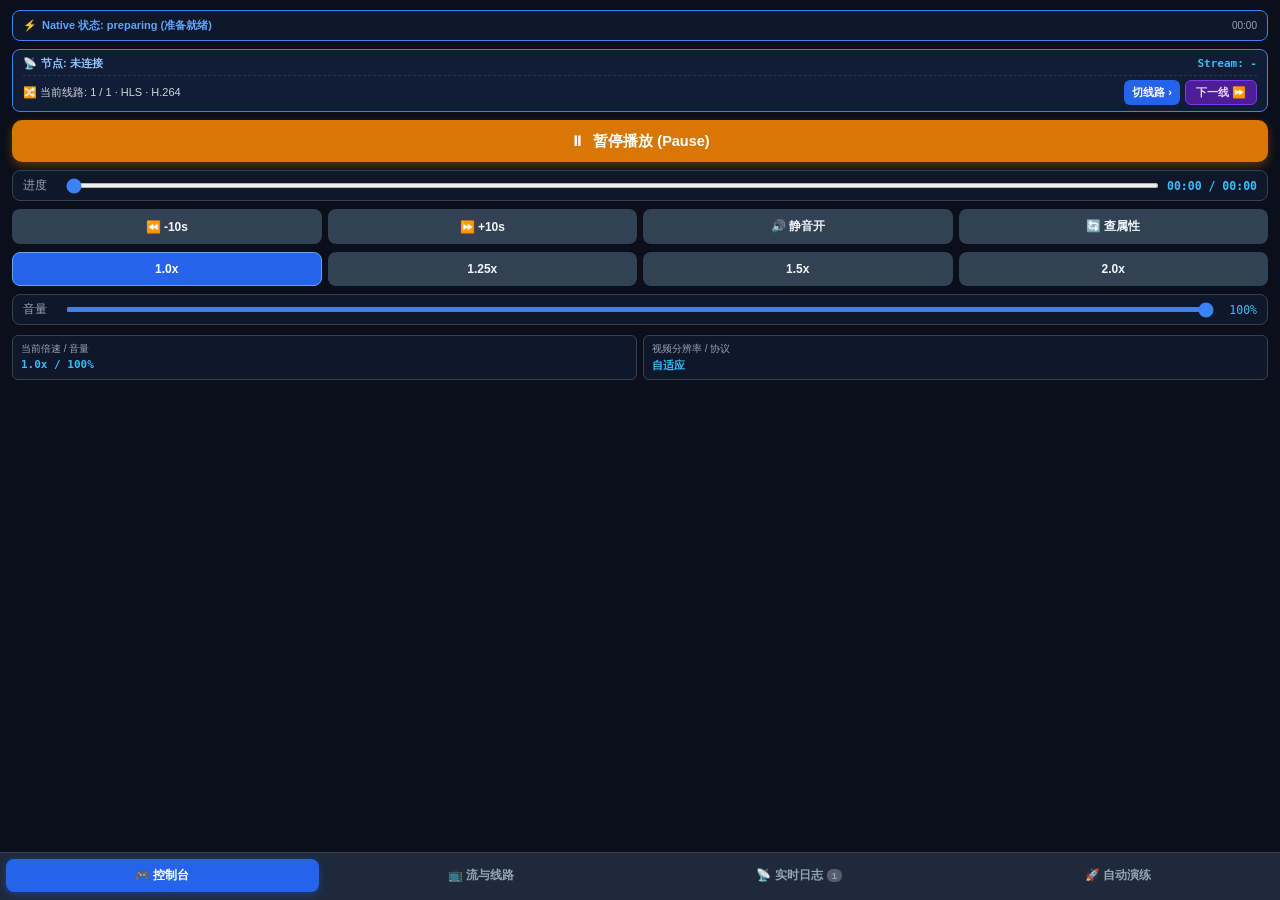
==== Examples/MediaPlayerKitDemo/Resources/HybridPlayer/index.html @ 18060923 "refactor(hybrid): Extract H5 frontend into standalone resource files / 将 H5 前端代码拆分为独立静态资源文件 - 将 WebV" ====
<!DOCTYPE html>
<html lang="zh-CN">
<head>
    <meta charset="UTF-8">
    <meta name="viewport" content="width=device-width, initial-scale=1.0, maximum-scale=1.0, user-scalable=no">
    <title>IH5Player 节点混合控制台</title>
    <link rel="stylesheet" href="styles.css">
</head>
<body>

    <!-- Toast 浮窗 -->
    <div class="toast" id="toastBox">已复制到剪贴板</div>

    <!-- 1. 内容区域容器 (置于上方，垂直方向最大化展开) -->
    <div class="tab-content-container">

        <!-- ================= TAB 1: 核心控制台 ================= -->
        <div class="tab-pane active" id="tabControls">
            
            <!-- 实时事件吸顶迷你横幅 -->
            <div class="mini-event-banner">
                <div class="mini-event-text">
                    <span>⚡️</span><span id="miniEventStatus">Native 状态: preparing (准备就绪)</span>
                </div>
                <span style="font-size: 10px; color: #94A3B8;" id="miniEventTime">00:00</span>
            </div>

            <!-- 节点、推流与当前线路快捷条 -->
            <div class="node-chip">
                <div class="node-chip-row1">
                    <span class="node-name">📡 <span id="ctrlNodeName">节点: 未连接</span></span>
                    <span style="font-family: ui-monospace, monospace; font-weight: 700; color: #38BDF8;" id="ctrlStreamId">Stream: -</span>
                </div>
                <div class="node-chip-row2">
                    <span style="color: #CBD5E1;" id="ctrlLineInfoText">🔀 当前线路: 1 / 1 · HLS · H.264</span>
                    <div style="display: flex; gap: 5px;">
                        <button class="btn btn-sm" style="background:#2563EB; color:#FFF;" onclick="switchTab('tabSources')">切线路 ›</button>
                        <button class="btn btn-sm next-line-btn" id="ctrlNextLineBtn" onclick="switchNextSubSource()">下一线 ⏩</button>
                    </div>
                </div>
            </div>

            <!-- 主播放/暂停大按钮 -->
            <button class="main-play-btn playing" id="mainPlayBtn" onclick="togglePlayPause()">
                <span id="mainPlayIcon">⏸</span><span id="mainPlayText">暂停播放 (Pause)</span>
            </button>

            <!-- 进度调节 -->
            <div class="slider-box">
                <div class="slider-row">
                    <span style="min-width: 35px; color: #94A3B8;">进度</span>
                    <input type="range" id="seekSlider" min="0" max="100" value="0" onchange="onSeekChange(this.value)">
                    <span id="timeText" style="min-width: 90px; text-align: right; font-family: monospace; font-weight: 700; color: #38BDF8;">00:00 / 00:00</span>
                </div>
            </div>

            <!-- 快退/快进/静音/刷新 -->
            <div class="btn-grid-4">
                <button class="btn" onclick="seekRelative(-10)">⏪ -10s</button>
                <button class="btn" onclick="seekRelative(10)">⏩ +10s</button>
                <button class="btn" id="muteBtn" onclick="toggleMute()">🔊 静音开</button>
                <button class="btn" onclick="refreshProperties()">🔄 查属性</button>
            </div>

            <!-- 倍速快速切换 -->
            <div class="btn-grid-4">
                <button class="btn speed-btn active" id="spd10" onclick="setSpeed(1.0)">1.0x</button>
                <button class="btn speed-btn" id="spd125" onclick="setSpeed(1.25)">1.25x</button>
                <button class="btn speed-btn" id="spd15" onclick="setSpeed(1.5)">1.5x</button>
                <button class="btn speed-btn" id="spd20" onclick="setSpeed(2.0)">2.0x</button>
            </div>

            <!-- 音量滑块 -->
            <div class="slider-box">
                <div class="slider-row">
                    <span style="min-width: 35px; color: #94A3B8;">音量</span>
                    <input type="range" id="volumeSlider" min="0" max="100" value="100" oninput="onVolumeChange(this.value)">
                    <span id="volumeText" style="min-width: 35px; text-align: right; font-family: monospace; color: #38BDF8;">100%</span>
                </div>
            </div>

            <!-- 属性概览指标 -->
            <div class="stat-grid">
                <div class="stat-box">
                    <div class="stat-label">当前倍速 / 音量</div>
                    <div class="stat-val" id="statSpeedVol">1.0x / 100%</div>
                </div>
                <div class="stat-box">
                    <div class="stat-label">视频分辨率 / 协议</div>
                    <div class="stat-val" id="statResolution">自适应</div>
                </div>
            </div>
        </div>

        <!-- ================= TAB 2: 流与线路 (当前流置顶 + 线路直接可切 + 独立换流抽屉) ================= -->
        <div class="tab-pane" id="tabSources">
            
            <!-- 节点头部 -->
            <div style="display: flex; align-items: center; justify-content: space-between; margin-bottom: 8px; flex-shrink: 0;">
                <div style="font-size: 11.5px; color: #94A3B8;">
                    当前节点: <b style="color: #60A5FA;" id="sourcesNodeRemark">默认节点</b> (<span id="sourcesNodeDomain">-</span>)
                </div>
                <button class="btn btn-sm" onclick="refreshNodeStreams()">🔄 刷新节点</button>
            </div>

            <!-- 1. 当前流摘要置顶卡片 -->
            <div class="current-stream-hero" id="currentStreamHero">
                <div class="hero-top-row">
                    <span class="hero-title-label">📡 当前在线推流</span>
                    <button class="hero-switch-btn" onclick="openStreamDrawer()">更换流 ›</button>
                </div>
                <div class="hero-stream-id" id="heroStreamId">暂无活跃流</div>
                <div class="hero-tags-row" id="heroTagsRow">
                    <span class="hero-tag live">在线直播</span>
                    <span class="hero-tag" id="heroResTag">自适应</span>
                    <span class="hero-tag" id="heroFpsTag">V:--/A:--</span>
                    <span class="hero-tag" id="heroBitrateTag">-- Kbps</span>
                </div>
            </div>

            <!-- 2. 播放线路列表头部工具栏 -->
            <div class="lines-header-bar">
                <div class="lines-title">
                    <span>🔀 播放线路</span>
                    <span style="font-size: 11px; color: #94A3B8; font-weight: normal;">(<span id="linesCountNum">0</span> 条)</span>
                </div>
                <button class="next-line-btn" id="sourcesNextLineBtn" onclick="switchNextSubSource()">
                    <span>下一线路 ⏩</span>
                </button>
            </div>

            <!-- 3. 播放线路列表容器 (紧凑展示，完整 URL 折叠) -->
            <div class="lines-list-box" id="subSourcesListContainer">
                <div class="state-hint">⏳ 正在获取该流的可用播放线路...</div>
            </div>

        </div>

        <!-- ================= TAB 3: 实时事件流日志 ================= -->
        <div class="tab-pane" id="tabLogs">
            <div style="display: flex; align-items: center; justify-content: space-between; margin-bottom: 8px; flex-shrink: 0;">
                <span style="font-size: 12px; color: #94A3B8;">实时记录 VZH5EventListener 广播事件：</span>
                <button class="btn btn-sm" onclick="clearLogs()">清空日志</button>
            </div>
            <div class="log-box" id="logBox">
                <div class="log-item"><span class="log-time">[Init]</span><span class="log-cmd">🚀 JSBridge 准备就绪，已建立事件与属性双向管道...</span></div>
            </div>
        </div>

        <!-- ================= TAB 4: 演练与指南 ================= -->
        <div class="tab-pane" id="tabGuide">
            <div class="guide-box">
                <div style="font-size: 13.5px; font-weight: 700; color: #60A5FA; margin-bottom: 6px;">💡 混合架构与多线路调度</div>
                <div style="font-size: 12px; color: #CBD5E1; line-height: 1.55; margin-bottom: 10px;">
                    上方视频由 <b>iOS 原生 Metal / AVPlayer</b> 硬件加速渲染；<br>
                    下方由 <b>WKWebView</b> 承载 H5 控制台。通过 <code>StreamAPIService</code> 动态拉取当前节点的在线流与真实播放地址，支持 <b>多协议 (HLS/FLV)</b>、<b>多编码 (H.264/H.265)</b> 毫秒级无缝切线与容错轮询。
                </div>
                <div style="font-size: 12.5px; font-weight: 700; color: #FBBF24; margin-bottom: 4px;">🚀 懒人体验：一键自动全流程演练</div>
                <div style="font-size: 11.5px; color: #94A3B8; margin-bottom: 8px;">
                    点击下方按钮，将全自动按顺序执行：起播首选流 ➔ Seek 5s ➔ 1.5x 倍速 ➔ 静音测试 ➔ 多线路切换 ➔ 恢复 1.0x。
                </div>
                <button class="auto-btn" onclick="runAutoDemonstration()">
                    <span id="autoBtnText">立即开始「一键全功能自动化演练」</span>
                </button>
            </div>
        </div>

        <!-- ================= 独立更换流选择抽屉 (限制在下方 H5 内，不遮视频) ================= -->
        <div class="stream-drawer-overlay" id="streamDrawerOverlay" onclick="closeStreamDrawer(event)">
            <div class="stream-drawer-content" onclick="event.stopPropagation()">
                <div class="drawer-header">
                    <div class="drawer-title">
                        <span>📡 选择在线推流</span>
                        <span style="font-size: 11px; color: #94A3B8; font-weight: normal;">(<span id="drawerStreamCount">0</span> 条可用)</span>
                    </div>
                    <button class="drawer-close-btn" onclick="closeStreamDrawer()">✕</button>
                </div>
                <div class="drawer-search-box">
                    <input type="text" class="drawer-search-input" id="streamSearchInput" placeholder="🔍 搜索 streamId 或分辨率..." oninput="onStreamSearch(this.value)">
                </div>
                <div class="drawer-stream-list" id="drawerStreamList">
                    <div class="state-hint">正在加载节点推流列表...</div>
                </div>
            </div>
        </div>

    </div>

    <!-- 2. 最下方 Tab 导航栏 (贴合大拇指操作区，单手轻松切换) -->
    <div class="tab-bar">
        <button class="tab-btn active" onclick="switchTab('tabControls')">🎮 控制台</button>
        <button class="tab-btn" onclick="switchTab('tabSources')">📺 流与线路</button>
        <button class="tab-btn" onclick="switchTab('tabLogs')">📡 实时日志<span class="tab-badge" id="logCountBadge">0</span></button>
        <button class="tab-btn" onclick="switchTab('tabGuide')">🚀 自动演练</button>
    </div>

    <script src="player.js"></script>
</body>
</html>
---- Examples/MediaPlayerKitDemo/Resources/HybridPlayer/styles.css ----
* { 
    box-sizing: border-box; 
    margin: 0; 
    padding: 0; 
    font-family: -apple-system, BlinkMacSystemFont, "PingFang SC", "Helvetica Neue", Arial, sans-serif; 
    -webkit-tap-highlight-color: transparent; 
}

html, body { 
    height: 100%; 
    width: 100%; 
    background-color: #0B0F19; 
    color: #F8FAFC; 
    font-size: 13px; 
    overflow: hidden; 
    display: flex; 
    flex-direction: column; 
    position: relative; 
}

/* 1. 主内容区域容器 (置于上方，自适应占满所有可用空间) */
.tab-content-container { 
    flex: 1; 
    min-height: 0; 
    overflow-y: auto; 
    -webkit-overflow-scrolling: touch; 
    padding: 10px 12px; 
    position: relative; 
}

.tab-pane { 
    display: none; 
    height: 100%; 
}

.tab-pane.active { 
    display: flex; 
    flex-direction: column; 
    animation: fadeIn 0.15s ease-in-out; 
}

@keyframes fadeIn { 
    from { opacity: 0; transform: translateY(3px); } 
    to { opacity: 1; transform: translateY(0); } 
}

/* 2. 底部 Tab 导航栏 (贴近大拇指操作区，单手轻松切换) */
.tab-bar { 
    display: flex; 
    background: #1E293B; 
    border-top: 1px solid #334155; 
    padding: 6px 6px 8px 6px; 
    gap: 6px; 
    flex-shrink: 0; 
    z-index: 10; 
}

.tab-btn { 
    flex: 1; 
    padding: 8px 2px; 
    text-align: center; 
    font-size: 12px; 
    font-weight: 600; 
    color: #94A3B8; 
    background: transparent; 
    border: none; 
    border-radius: 8px; 
    cursor: pointer; 
    transition: all 0.2s; 
    display: flex; 
    align-items: center; 
    justify-content: center; 
    gap: 4px; 
}

.tab-btn.active { 
    background: #2563EB; 
    color: #FFFFFF; 
    font-weight: 700; 
    box-shadow: 0 2px 8px rgba(37, 99, 235, 0.4); 
}

.tab-badge { 
    font-size: 9.5px; 
    background: rgba(255, 255, 255, 0.25); 
    padding: 1px 5px; 
    border-radius: 6px; 
}

/* 通用卡片 */
.card { 
    background: #1E293B; 
    border-radius: 10px; 
    padding: 10px; 
    margin-bottom: 8px; 
    border: 1px solid #334155; 
}

/* 迷你实时事件横幅 */
.mini-event-banner { 
    background: #0F172A; 
    border: 1px solid #3B82F6; 
    border-radius: 8px; 
    padding: 7px 10px; 
    margin-bottom: 8px; 
    display: flex; 
    align-items: center; 
    justify-content: space-between; 
    font-size: 11px; 
    flex-shrink: 0; 
}

.mini-event-text { 
    color: #60A5FA; 
    font-weight: 600; 
    display: flex; 
    align-items: center; 
    gap: 5px; 
    overflow: hidden; 
    text-overflow: ellipsis; 
    white-space: nowrap; 
}

/* 节点与流状态指示条 */
.node-chip { 
    background: rgba(59, 130, 246, 0.12); 
    border: 1px solid #3B82F6; 
    border-radius: 8px; 
    padding: 6px 10px; 
    margin-bottom: 8px; 
    font-size: 11px; 
}

.node-chip-row1 { 
    display: flex; 
    align-items: center; 
    justify-content: space-between; 
    margin-bottom: 4px; 
}

.node-name { 
    color: #93C5FD; 
    font-weight: 700; 
    display: flex; 
    align-items: center; 
    gap: 4px; 
}

.node-chip-row2 { 
    display: flex; 
    align-items: center; 
    justify-content: space-between; 
    padding-top: 4px; 
    border-top: 1px dashed rgba(59, 130, 246, 0.25); 
    font-size: 11px; 
}

/* 主播放大按钮 */
.main-play-btn { 
    width: 100%; 
    height: 42px; 
    border-radius: 10px; 
    border: none; 
    font-size: 14.5px; 
    font-weight: 700; 
    color: #FFFFFF; 
    background: #2563EB; 
    display: flex; 
    align-items: center; 
    justify-content: center; 
    gap: 8px; 
    cursor: pointer; 
    margin-bottom: 8px; 
    flex-shrink: 0; 
    transition: all 0.15s; 
    box-shadow: 0 4px 10px rgba(37, 99, 235, 0.35); 
}

.main-play-btn.playing { 
    background: #D97706; 
    box-shadow: 0 4px 10px rgba(217, 119, 6, 0.35); 
}

.main-play-btn:active { 
    transform: scale(0.98); 
}

/* 快捷按钮网格 */
.btn-grid-4 { 
    display: grid; 
    grid-template-columns: repeat(4, 1fr); 
    gap: 6px; 
    margin-bottom: 8px; 
    flex-shrink: 0; 
}

.btn { 
    background: #334155; 
    color: #F1F5F9; 
    border: none; 
    border-radius: 8px; 
    padding: 9px 4px; 
    font-size: 12px; 
    font-weight: 600; 
    cursor: pointer; 
    text-align: center; 
    transition: all 0.15s; 
    display: flex; 
    align-items: center; 
    justify-content: center; 
    gap: 4px; 
}

.btn:active { 
    background: #2563EB; 
    color: #FFF; 
    transform: scale(0.96); 
}

.btn.active { 
    background: #2563EB; 
    color: #FFF; 
    border: 1px solid #60A5FA; 
    font-weight: 700; 
}

.btn-sm { 
    padding: 4px 8px; 
    font-size: 11px; 
    border-radius: 6px; 
}

/* 滑块控制器 */
.slider-box { 
    background: #0F172A; 
    border-radius: 8px; 
    padding: 7px 10px; 
    margin-bottom: 8px; 
    border: 1px solid #334155; 
    flex-shrink: 0; 
}

.slider-row { 
    display: flex; 
    align-items: center; 
    justify-content: space-between; 
    gap: 8px; 
    font-size: 11.5px; 
}

.slider-row input[type=range] { 
    flex: 1; 
    accent-color: #3B82F6; 
    height: 5px; 
    border-radius: 3px; 
}

/* 属性指标网格 */
.stat-grid { 
    display: grid; 
    grid-template-columns: repeat(2, 1fr); 
    gap: 6px; 
    font-size: 11px; 
    margin-top: 2px; 
    flex-shrink: 0; 
}

.stat-box { 
    background: #0F172A; 
    padding: 6px 8px; 
    border-radius: 6px; 
    border: 1px solid #334155; 
}

.stat-label { 
    color: #94A3B8; 
    font-size: 10px; 
    margin-bottom: 2px; 
}

.stat-val { 
    font-family: ui-monospace, SFMono-Regular, monospace; 
    font-weight: 700; 
    color: #38BDF8; 
    overflow: hidden; 
    text-overflow: ellipsis; 
    white-space: nowrap; 
}

/* ================= TAB 2: 流与线路专属样式 ================= */

/* 当前流摘要大卡片 */
.current-stream-hero { 
    background: linear-gradient(135deg, #1E293B, #0F172A); 
    border: 1.5px solid #3B82F6; 
    border-radius: 10px; 
    padding: 11px 12px; 
    margin-bottom: 10px; 
    flex-shrink: 0; 
    box-shadow: 0 3px 10px rgba(0, 0, 0, 0.25); 
}

.hero-top-row { 
    display: flex; 
    align-items: center; 
    justify-content: space-between; 
    margin-bottom: 6px; 
}

.hero-title-label { 
    font-size: 10.5px; 
    font-weight: 700; 
    color: #93C5FD; 
    text-transform: uppercase; 
    letter-spacing: 0.5px; 
}

.hero-switch-btn { 
    background: #2563EB; 
    color: #FFF; 
    border: none; 
    border-radius: 6px; 
    padding: 5px 10px; 
    font-size: 11.5px; 
    font-weight: 700; 
    cursor: pointer; 
    display: flex; 
    align-items: center; 
    gap: 4px; 
    transition: all 0.15s; 
    box-shadow: 0 2px 6px rgba(37, 99, 235, 0.35); 
}

.hero-switch-btn:active { 
    transform: scale(0.96); 
    background: #1D4ED8; 
}

.hero-stream-id { 
    font-family: ui-monospace, SFMono-Regular, monospace; 
    font-size: 13px; 
    font-weight: 700; 
    color: #FFFFFF; 
    word-break: break-all; 
    margin-bottom: 6px; 
}

.hero-tags-row { 
    display: flex; 
    align-items: center; 
    flex-wrap: wrap; 
    gap: 5px; 
    font-size: 10.5px; 
}

.hero-tag { 
    background: rgba(59, 130, 246, 0.18); 
    color: #93C5FD; 
    padding: 2px 6px; 
    border-radius: 4px; 
    border: 1px solid rgba(59, 130, 246, 0.3); 
    font-weight: 600; 
}

.hero-tag.live { 
    background: rgba(16, 185, 129, 0.2); 
    color: #34D399; 
    border-color: rgba(16, 185, 129, 0.4); 
}

/* 线路列表头部工具栏 */
.lines-header-bar { 
    display: flex; 
    align-items: center; 
    justify-content: space-between; 
    margin-bottom: 8px; 
    flex-shrink: 0; 
}

.lines-title { 
    font-size: 12px; 
    font-weight: 700; 
    color: #C4B5FD; 
    display: flex; 
    align-items: center; 
    gap: 5px; 
}

.next-line-btn { 
    background: #4C1D95; 
    color: #E9D5FF; 
    border: 1px solid #7C3AED; 
    border-radius: 6px; 
    padding: 4px 10px; 
    font-size: 11px; 
    font-weight: 700; 
    cursor: pointer; 
    transition: all 0.15s; 
    display: flex; 
    align-items: center; 
    gap: 4px; 
}

.next-line-btn:active { 
    transform: scale(0.96); 
    background: #6D28D9; 
    color: #FFF; 
}

.next-line-btn:disabled { 
    opacity: 0.4; 
    cursor: not-allowed; 
}

/* 紧凑型线路卡片列表 */
.lines-list-box { 
    display: flex; 
    flex-direction: column; 
    gap: 8px; 
}

.line-item-card { 
    background: #1E293B; 
    border: 1.5px solid #334155; 
    border-radius: 9px; 
    padding: 9px 11px; 
    transition: all 0.2s; 
}

.line-item-card.active { 
    border-color: #8B5CF6; 
    background: rgba(139, 92, 246, 0.14); 
    box-shadow: 0 0 12px rgba(139, 92, 246, 0.25); 
}

.line-item-card.switching { 
    border-color: #F59E0B; 
    background: rgba(245, 158, 11, 0.12); 
}

.line-main-row { 
    display: flex; 
    align-items: center; 
    justify-content: space-between; 
    gap: 8px; 
}

.line-info-group { 
    display: flex; 
    align-items: center; 
    gap: 6px; 
    flex: 1; 
    min-width: 0; 
}

.line-status-dot { 
    width: 8px; 
    height: 8px; 
    border-radius: 50%; 
    background: #64748B; 
    flex-shrink: 0; 
}

.line-item-card.active .line-status-dot { 
    background: #10B981; 
    box-shadow: 0 0 6px #10B981; 
}

.line-item-card.switching .line-status-dot { 
    background: #F59E0B; 
    animation: pulse 1s infinite alternate; 
}

@keyframes pulse { 
    from { opacity: 0.4; } 
    to { opacity: 1; } 
}

.line-title-text { 
    font-size: 12.5px; 
    font-weight: 700; 
    color: #F1F5F9; 
    white-space: nowrap; 
}

.line-badge { 
    font-size: 9.5px; 
    font-weight: 700; 
    padding: 2px 6px; 
    border-radius: 4px; 
}

.badge-type { 
    background: #334155; 
    color: #F8FAFC; 
}

.badge-codec { 
    background: rgba(139, 92, 246, 0.25); 
    color: #DDD6FE; 
    border: 1px solid rgba(139, 92, 246, 0.35); 
}

.badge-tag { 
    background: rgba(100, 116, 139, 0.2); 
    color: #94A3B8; 
    font-size: 9px; 
}

/* 线路操作按钮 */
.line-action-btn { 
    padding: 4px 10px; 
    border-radius: 6px; 
    font-size: 11px; 
    font-weight: 700; 
    border: none; 
    cursor: pointer; 
    transition: all 0.15s; 
    white-space: nowrap; 
}

.line-action-btn.btn-switch { 
    background: #334155; 
    color: #E2E8F0; 
    border: 1px solid #475569; 
}

.line-action-btn.btn-switch:active { 
    background: #8B5CF6; 
    color: #FFF; 
    transform: scale(0.96); 
}

.line-action-btn.btn-active { 
    background: #8B5CF6; 
    color: #FFFFFF; 
    cursor: default; 
    box-shadow: 0 2px 6px rgba(139, 92, 246, 0.4); 
}

.line-action-btn.btn-switching { 
    background: #D97706; 
    color: #FFFFFF; 
    cursor: wait; 
}

/* 线路第二行 (域名与详情折叠触发器) */
.line-sub-row { 
    display: flex; 
    align-items: center; 
    justify-content: space-between; 
    margin-top: 5px; 
    font-size: 11px; 
    color: #94A3B8; 
}

.line-domain-text { 
    overflow: hidden; 
    text-overflow: ellipsis; 
    white-space: nowrap; 
    font-family: ui-monospace, SFMono-Regular, monospace; 
    color: #CBD5E1; 
}

.line-detail-toggle { 
    background: transparent; 
    border: none; 
    color: #60A5FA; 
    font-size: 11px; 
    font-weight: 600; 
    cursor: pointer; 
    display: flex; 
    align-items: center; 
    gap: 2px; 
    padding: 2px 4px; 
}

.line-detail-toggle:active { 
    opacity: 0.7; 
}

/* 线路折叠详情区 */
.line-detail-box { 
    display: none; 
    margin-top: 7px; 
    padding-top: 7px; 
    border-top: 1px dashed #334155; 
    animation: fadeIn 0.15s ease-in-out; 
}

.line-detail-box.open { 
    display: block; 
}

.line-full-url { 
    background: #020617; 
    border: 1px solid #334155; 
    border-radius: 6px; 
    padding: 6px 8px; 
    font-family: ui-monospace, SFMono-Regular, monospace; 
    font-size: 10px; 
    color: #94A3B8; 
    word-break: break-all; 
    margin-bottom: 6px; 
    user-select: all; 
    -webkit-user-select: all; 
}

.line-copy-btn { 
    background: #334155; 
    color: #E2E8F0; 
    border: 1px solid #475569; 
    border-radius: 6px; 
    padding: 4px 10px; 
    font-size: 10.5px; 
    font-weight: 600; 
    cursor: pointer; 
    display: inline-flex; 
    align-items: center; 
    gap: 4px; 
}

.line-copy-btn:active { 
    background: #2563EB; 
    color: #FFF; 
}

/* ================= 独立更换流选择抽屉 (Drawer / Modal) ================= */
.stream-drawer-overlay { 
    display: none; 
    position: absolute; 
    top: 0; 
    left: 0; 
    right: 0; 
    bottom: 0; 
    background: rgba(0, 0, 0, 0.75); 
    backdrop-filter: blur(4px); 
    -webkit-backdrop-filter: blur(4px); 
    z-index: 50; 
    animation: fadeIn 0.15s ease-in-out; 
}

.stream-drawer-overlay.active { 
    display: flex; 
    flex-direction: column; 
    justify-content: flex-end; 
}

.stream-drawer-content { 
    background: #0F172A; 
    border-top: 2px solid #3B82F6; 
    border-radius: 14px 14px 0 0; 
    padding: 12px; 
    max-height: 88%; 
    display: flex; 
    flex-direction: column; 
    box-shadow: 0 -10px 25px rgba(0, 0, 0, 0.6); 
    animation: slideUp 0.2s ease-out; 
}

@keyframes slideUp { 
    from { transform: translateY(100%); } 
    to { transform: translateY(0); } 
}

.drawer-header { 
    display: flex; 
    align-items: center; 
    justify-content: space-between; 
    margin-bottom: 10px; 
    flex-shrink: 0; 
}

.drawer-title { 
    font-size: 13.5px; 
    font-weight: 700; 
    color: #F1F5F9; 
    display: flex; 
    align-items: center; 
    gap: 6px; 
}

.drawer-close-btn { 
    background: #334155; 
    border: none; 
    color: #94A3B8; 
    font-size: 13px; 
    font-weight: bold; 
    border-radius: 50%; 
    width: 26px; 
    height: 26px; 
    cursor: pointer; 
    display: flex; 
    align-items: center; 
    justify-content: center; 
}

.drawer-close-btn:active { 
    background: #EF4444; 
    color: #FFF; 
}

.drawer-search-box { 
    margin-bottom: 8px; 
    flex-shrink: 0; 
}

.drawer-search-input { 
    width: 100%; 
    background: #1E293B; 
    border: 1px solid #334155; 
    border-radius: 8px; 
    padding: 8px 10px; 
    color: #FFFFFF; 
    font-size: 12px; 
    outline: none; 
}

.drawer-search-input:focus { 
    border-color: #3B82F6; 
}

.drawer-stream-list { 
    flex: 1; 
    overflow-y: auto; 
    -webkit-overflow-scrolling: touch; 
    display: flex; 
    flex-direction: column; 
    gap: 7px; 
    padding-bottom: 10px; 
}

.drawer-stream-card { 
    background: #1E293B; 
    border: 1.5px solid #334155; 
    border-radius: 8px; 
    padding: 9px 11px; 
    cursor: pointer; 
    transition: all 0.15s; 
}

.drawer-stream-card:active { 
    transform: scale(0.98); 
    background: rgba(59, 130, 246, 0.15); 
}

.drawer-stream-card.selected { 
    border-color: #3B82F6; 
    background: rgba(59, 130, 246, 0.2); 
}

.drawer-stream-header { 
    display: flex; 
    align-items: center; 
    justify-content: space-between; 
    margin-bottom: 4px; 
}

.drawer-stream-id { 
    font-family: ui-monospace, SFMono-Regular, monospace; 
    font-size: 12px; 
    font-weight: 700; 
    color: #38BDF8; 
    overflow: hidden; 
    text-overflow: ellipsis; 
    white-space: nowrap; 
    max-width: 210px; 
}

/* 状态占位提示 */
.state-hint { 
    text-align: center; 
    color: #94A3B8; 
    padding: 18px 12px; 
    font-size: 11.5px; 
    background: #0F172A; 
    border-radius: 8px; 
    border: 1px dashed #334155; 
}

/* 日志盒子 */
.log-box { 
    background: #020617; 
    border-radius: 8px; 
    padding: 10px; 
    flex: 1; 
    min-height: 200px; 
    overflow-y: auto; 
    font-family: ui-monospace, SFMono-Regular, monospace; 
    font-size: 11px; 
    border: 1px solid #334155; 
}

.log-item { 
    margin-bottom: 6px; 
    line-height: 1.4; 
    border-bottom: 1px solid rgba(51, 65, 85, 0.3); 
    padding-bottom: 4px; 
}

.log-time { 
    color: #64748B; 
    margin-right: 4px; 
}

.log-event { 
    color: #34D399; 
    font-weight: bold; 
}

.log-error { 
    color: #F87171; 
    font-weight: bold; 
}

.log-cmd { 
    color: #60A5FA; 
    font-weight: 600; 
}

.log-auto { 
    color: #FBBF24; 
    font-weight: bold; 
}

/* 演练指南卡片 */
.guide-box { 
    background: linear-gradient(135deg, #1E293B, #0F172A); 
    border: 1.5px solid #3B82F6; 
    border-radius: 10px; 
    padding: 14px; 
    margin-bottom: 10px; 
}

.auto-btn { 
    width: 100%; 
    background: linear-gradient(90deg, #2563EB, #4F46E5); 
    color: #FFFFFF; 
    border: none; 
    border-radius: 8px; 
    padding: 12px; 
    font-size: 14px; 
    font-weight: 700; 
    cursor: pointer; 
    text-align: center; 
    box-shadow: 0 3px 8px rgba(37, 99, 235, 0.4); 
    margin-top: 10px; 
}

.auto-btn:active { 
    transform: scale(0.98); 
}

/* Toast 提示浮窗 */
.toast { 
    position: fixed; 
    bottom: 65px; 
    left: 50%; 
    transform: translateX(-50%); 
    background: rgba(15, 23, 42, 0.95); 
    border: 1px solid #3B82F6; 
    color: #FFF; 
    padding: 6px 14px; 
    border-radius: 20px; 
    font-size: 11.5px; 
    font-weight: 600; 
    z-index: 100; 
    box-shadow: 0 4px 12px rgba(0, 0, 0, 0.5); 
    opacity: 0; 
    pointer-events: none; 
    transition: opacity 0.2s; 
}

.toast.show { 
    opacity: 1; 
}
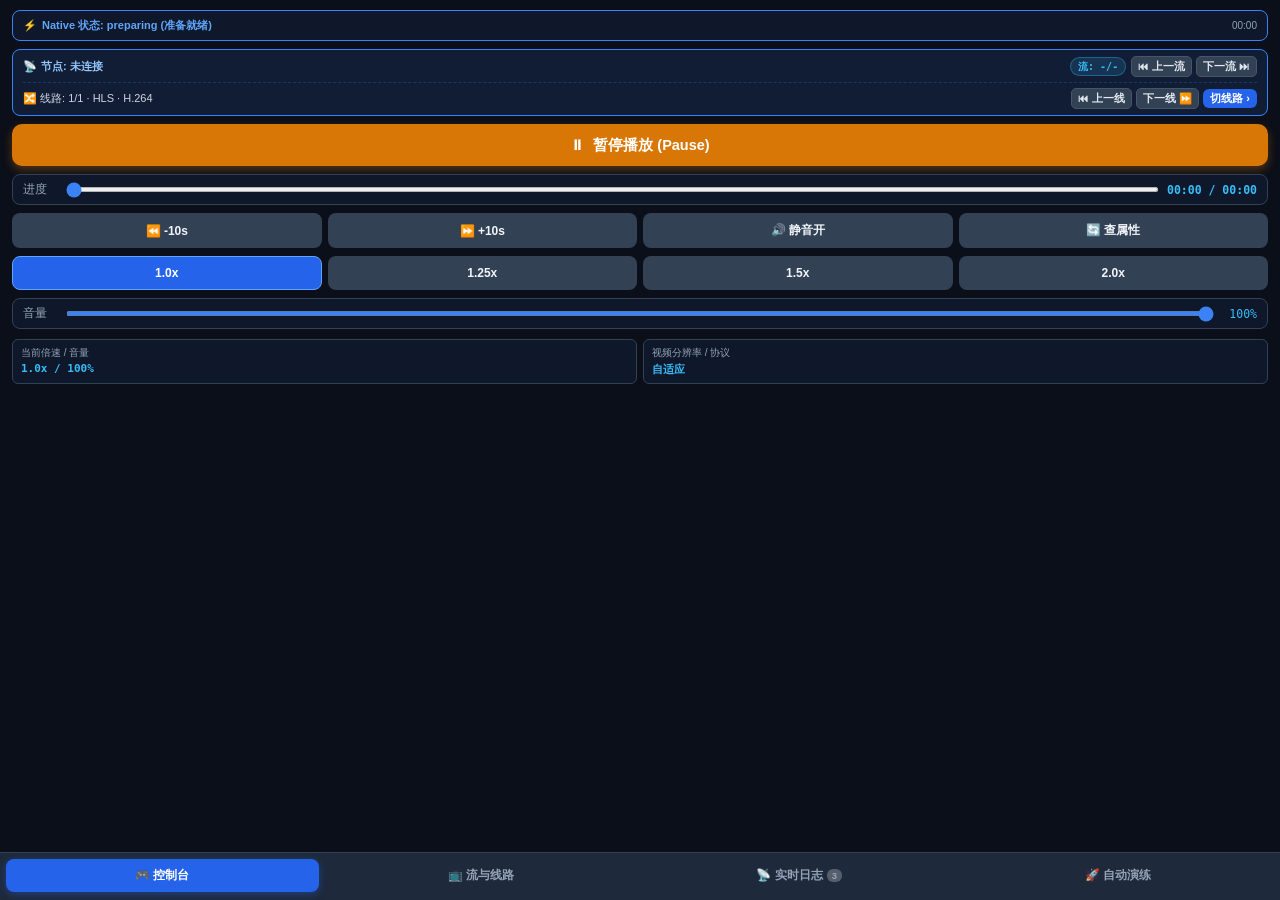
==== commit 178ecb9e: "feat(hybrid): Support prev/next stream & line switching with comprehensive metrics indicators / 支持上一" ====
--- a/Examples/MediaPlayerKitDemo/Resources/HybridPlayer/index.html
+++ b/Examples/MediaPlayerKitDemo/Resources/HybridPlayer/index.html
@@ -25,17 +25,24 @@
                 <span style="font-size: 10px; color: #94A3B8;" id="miniEventTime">00:00</span>
             </div>
 
-            <!-- 节点、推流与当前线路快捷条 -->
+            <!-- 节点、推流与当前线路快捷条 (展示总流数、流序号、地址数、地址序号及上下切换) -->
             <div class="node-chip">
                 <div class="node-chip-row1">
                     <span class="node-name">📡 <span id="ctrlNodeName">节点: 未连接</span></span>
-                    <span style="font-family: ui-monospace, monospace; font-weight: 700; color: #38BDF8;" id="ctrlStreamId">Stream: -</span>
+                    <div style="display: flex; align-items: center; gap: 5px;">
+                        <span class="metric-pill" id="ctrlStreamMetric">流: -/-</span>
+                        <div class="nav-btn-group">
+                            <button class="nav-mini-btn" id="ctrlPrevStreamBtn" onclick="switchPrevStream()" title="上一路流">⏮ 上一流</button>
+                            <button class="nav-mini-btn" id="ctrlNextStreamBtn" onclick="switchNextStream()" title="下一路流">下一流 ⏭</button>
+                        </div>
+                    </div>
                 </div>
                 <div class="node-chip-row2">
-                    <span style="color: #CBD5E1;" id="ctrlLineInfoText">🔀 当前线路: 1 / 1 · HLS · H.264</span>
-                    <div style="display: flex; gap: 5px;">
-                        <button class="btn btn-sm" style="background:#2563EB; color:#FFF;" onclick="switchTab('tabSources')">切线路 ›</button>
-                        <button class="btn btn-sm next-line-btn" id="ctrlNextLineBtn" onclick="switchNextSubSource()">下一线 ⏩</button>
+                    <span style="color: #CBD5E1;" id="ctrlLineInfoText">🔀 线路: 1/1 · HLS · H.264</span>
+                    <div class="nav-btn-group">
+                        <button class="nav-mini-btn" id="ctrlPrevLineBtn" onclick="switchPrevSubSource()" title="上一线路">⏮ 上一线</button>
+                        <button class="nav-mini-btn" id="ctrlNextLineBtn" onclick="switchNextSubSource()" title="下一线路">下一线 ⏩</button>
+                        <button class="btn btn-sm" style="background:#2563EB; color:#FFF; padding: 2px 7px;" onclick="switchTab('tabSources')">切线路 ›</button>
                     </div>
                 </div>
             </div>
@@ -92,41 +99,58 @@
             </div>
         </div>
 
-        <!-- ================= TAB 2: 流与线路 (当前流置顶 + 线路直接可切 + 独立换流抽屉) ================= -->
+        <!-- ================= TAB 2: 流与线路 (当前流置顶 + 上下流/上下线切换 + 详细指标 + 独立选流抽屉) ================= -->
         <div class="tab-pane" id="tabSources">
             
-            <!-- 节点头部 -->
+            <!-- 节点与总流数头部 -->
             <div style="display: flex; align-items: center; justify-content: space-between; margin-bottom: 8px; flex-shrink: 0;">
                 <div style="font-size: 11.5px; color: #94A3B8;">
                     当前节点: <b style="color: #60A5FA;" id="sourcesNodeRemark">默认节点</b> (<span id="sourcesNodeDomain">-</span>)
                 </div>
-                <button class="btn btn-sm" onclick="refreshNodeStreams()">🔄 刷新节点</button>
+                <div style="display: flex; align-items: center; gap: 6px;">
+                    <span class="metric-pill" id="sourcesTotalStreamsBadge">共 0 路推流</span>
+                    <button class="btn btn-sm" onclick="refreshNodeStreams()">🔄 刷新节点</button>
+                </div>
             </div>
 
             <!-- 1. 当前流摘要置顶卡片 -->
             <div class="current-stream-hero" id="currentStreamHero">
                 <div class="hero-top-row">
-                    <span class="hero-title-label">📡 当前在线推流</span>
-                    <button class="hero-switch-btn" onclick="openStreamDrawer()">更换流 ›</button>
+                    <div style="display: flex; align-items: center; gap: 6px;">
+                        <span class="hero-title-label">📡 当前在线推流</span>
+                        <span class="hero-index-badge" id="heroStreamIndexBadge">第 1 / 1 路</span>
+                    </div>
+                    <div class="nav-btn-group">
+                        <button class="hero-nav-btn" id="heroPrevStreamBtn" onclick="switchPrevStream()" title="上一路流">⏮ 上一路</button>
+                        <button class="hero-nav-btn" id="heroNextStreamBtn" onclick="switchNextStream()" title="下一路流">下一路 ⏭</button>
+                        <button class="hero-switch-btn" onclick="openStreamDrawer()">更换流 ›</button>
+                    </div>
                 </div>
                 <div class="hero-stream-id" id="heroStreamId">暂无活跃流</div>
                 <div class="hero-tags-row" id="heroTagsRow">
                     <span class="hero-tag live">在线直播</span>
+                    <span class="hero-tag metric" id="heroStreamCountTag">流序号: 0 / 0</span>
+                    <span class="hero-tag metric" id="heroLineCountTag">线路: 0 / 0 (共0条)</span>
                     <span class="hero-tag" id="heroResTag">自适应</span>
                     <span class="hero-tag" id="heroFpsTag">V:--/A:--</span>
                     <span class="hero-tag" id="heroBitrateTag">-- Kbps</span>
                 </div>
             </div>
 
-            <!-- 2. 播放线路列表头部工具栏 -->
+            <!-- 2. 播放线路列表头部工具栏 (支持上一线路/下一线路切换) -->
             <div class="lines-header-bar">
                 <div class="lines-title">
                     <span>🔀 播放线路</span>
-                    <span style="font-size: 11px; color: #94A3B8; font-weight: normal;">(<span id="linesCountNum">0</span> 条)</span>
-                </div>
-                <button class="next-line-btn" id="sourcesNextLineBtn" onclick="switchNextSubSource()">
-                    <span>下一线路 ⏩</span>
-                </button>
+                    <span class="lines-count-info" id="linesCountInfo">(当前第 0 / 0 条 · 共 0 条)</span>
+                </div>
+                <div class="nav-btn-group">
+                    <button class="next-line-btn" id="sourcesPrevLineBtn" onclick="switchPrevSubSource()" title="上一条线路">
+                        <span>⏮ 上一条</span>
+                    </button>
+                    <button class="next-line-btn" id="sourcesNextLineBtn" onclick="switchNextSubSource()" title="下一条线路">
+                        <span>下一条 ⏩</span>
+                    </button>
+                </div>
             </div>
 
             <!-- 3. 播放线路列表容器 (紧凑展示，完整 URL 折叠) -->
--- a/Examples/MediaPlayerKitDemo/Resources/HybridPlayer/styles.css
+++ b/Examples/MediaPlayerKitDemo/Resources/HybridPlayer/styles.css
@@ -135,7 +135,7 @@
     display: flex; 
     align-items: center; 
     justify-content: space-between; 
-    margin-bottom: 4px; 
+    margin-bottom: 5px; 
 }
 
 .node-name { 
@@ -150,9 +150,65 @@
     display: flex; 
     align-items: center; 
     justify-content: space-between; 
-    padding-top: 4px; 
+    padding-top: 5px; 
     border-top: 1px dashed rgba(59, 130, 246, 0.25); 
     font-size: 11px; 
+}
+
+/* 指标药丸徽章 */
+.metric-pill { 
+    font-size: 10px; 
+    font-weight: 700; 
+    color: #38BDF8; 
+    background: rgba(56, 189, 248, 0.15); 
+    border: 1px solid rgba(56, 189, 248, 0.35); 
+    border-radius: 12px; 
+    padding: 1.5px 7px; 
+    font-family: ui-monospace, SFMono-Regular, monospace; 
+    display: inline-flex; 
+    align-items: center; 
+    white-space: nowrap; 
+}
+
+/* 快捷导航按钮组 */
+.nav-btn-group { 
+    display: inline-flex; 
+    align-items: center; 
+    gap: 4px; 
+}
+
+/* 迷你导航按钮 */
+.nav-mini-btn { 
+    background: #334155; 
+    color: #E2E8F0; 
+    border: 1px solid #475569; 
+    border-radius: 5px; 
+    padding: 2.5px 6px; 
+    font-size: 10.5px; 
+    font-weight: 600; 
+    cursor: pointer; 
+    transition: all 0.15s; 
+    white-space: nowrap; 
+    display: inline-flex; 
+    align-items: center; 
+    gap: 2px; 
+}
+
+.nav-mini-btn:hover { 
+    background: #475569; 
+    color: #FFF; 
+}
+
+.nav-mini-btn:active { 
+    transform: scale(0.95); 
+    background: #2563EB; 
+    border-color: #3B82F6; 
+}
+
+.nav-mini-btn:disabled { 
+    opacity: 0.35; 
+    cursor: not-allowed; 
+    pointer-events: none; 
 }
 
 /* 主播放大按钮 */
@@ -305,6 +361,7 @@
     align-items: center; 
     justify-content: space-between; 
     margin-bottom: 6px; 
+    gap: 6px; 
 }
 
 .hero-title-label { 
@@ -313,6 +370,47 @@
     color: #93C5FD; 
     text-transform: uppercase; 
     letter-spacing: 0.5px; 
+}
+
+.hero-index-badge { 
+    font-size: 10.5px; 
+    font-weight: 700; 
+    color: #FBBF24; 
+    background: rgba(245, 158, 11, 0.18); 
+    border: 1px solid rgba(245, 158, 11, 0.35); 
+    border-radius: 4px; 
+    padding: 1px 6px; 
+    font-family: ui-monospace, SFMono-Regular, monospace; 
+}
+
+.hero-nav-btn { 
+    background: rgba(30, 41, 59, 0.85); 
+    color: #93C5FD; 
+    border: 1px solid #3B82F6; 
+    border-radius: 6px; 
+    padding: 4px 8px; 
+    font-size: 11px; 
+    font-weight: 600; 
+    cursor: pointer; 
+    transition: all 0.15s; 
+    display: inline-flex; 
+    align-items: center; 
+    gap: 3px; 
+}
+
+.hero-nav-btn:hover { 
+    background: #2563EB; 
+    color: #FFF; 
+}
+
+.hero-nav-btn:active { 
+    transform: scale(0.95); 
+}
+
+.hero-nav-btn:disabled { 
+    opacity: 0.35; 
+    cursor: not-allowed; 
+    pointer-events: none; 
 }
 
 .hero-switch-btn { 
@@ -320,8 +418,8 @@
     color: #FFF; 
     border: none; 
     border-radius: 6px; 
-    padding: 5px 10px; 
-    font-size: 11.5px; 
+    padding: 5px 9px; 
+    font-size: 11px; 
     font-weight: 700; 
     cursor: pointer; 
     display: flex; 
@@ -368,6 +466,13 @@
     border-color: rgba(16, 185, 129, 0.4); 
 }
 
+.hero-tag.metric { 
+    background: rgba(168, 85, 247, 0.18); 
+    color: #D8B4FE; 
+    border-color: rgba(168, 85, 247, 0.35); 
+    font-weight: 700; 
+}
+
 /* 线路列表头部工具栏 */
 .lines-header-bar { 
     display: flex; 
@@ -384,6 +489,13 @@
     display: flex; 
     align-items: center; 
     gap: 5px; 
+}
+
+.lines-count-info { 
+    font-size: 11px; 
+    color: #A78BFA; 
+    font-weight: 600; 
+    font-family: ui-monospace, SFMono-Regular, monospace; 
 }
 
 .next-line-btn { 
@@ -391,14 +503,14 @@
     color: #E9D5FF; 
     border: 1px solid #7C3AED; 
     border-radius: 6px; 
-    padding: 4px 10px; 
+    padding: 4px 8px; 
     font-size: 11px; 
     font-weight: 700; 
     cursor: pointer; 
     transition: all 0.15s; 
-    display: flex; 
-    align-items: center; 
-    gap: 4px; 
+    display: inline-flex; 
+    align-items: center; 
+    gap: 3px; 
 }
 
 .next-line-btn:active { 
@@ -408,8 +520,9 @@
 }
 
 .next-line-btn:disabled { 
-    opacity: 0.4; 
+    opacity: 0.35; 
     cursor: not-allowed; 
+    pointer-events: none; 
 }
 
 /* 紧凑型线路卡片列表 */
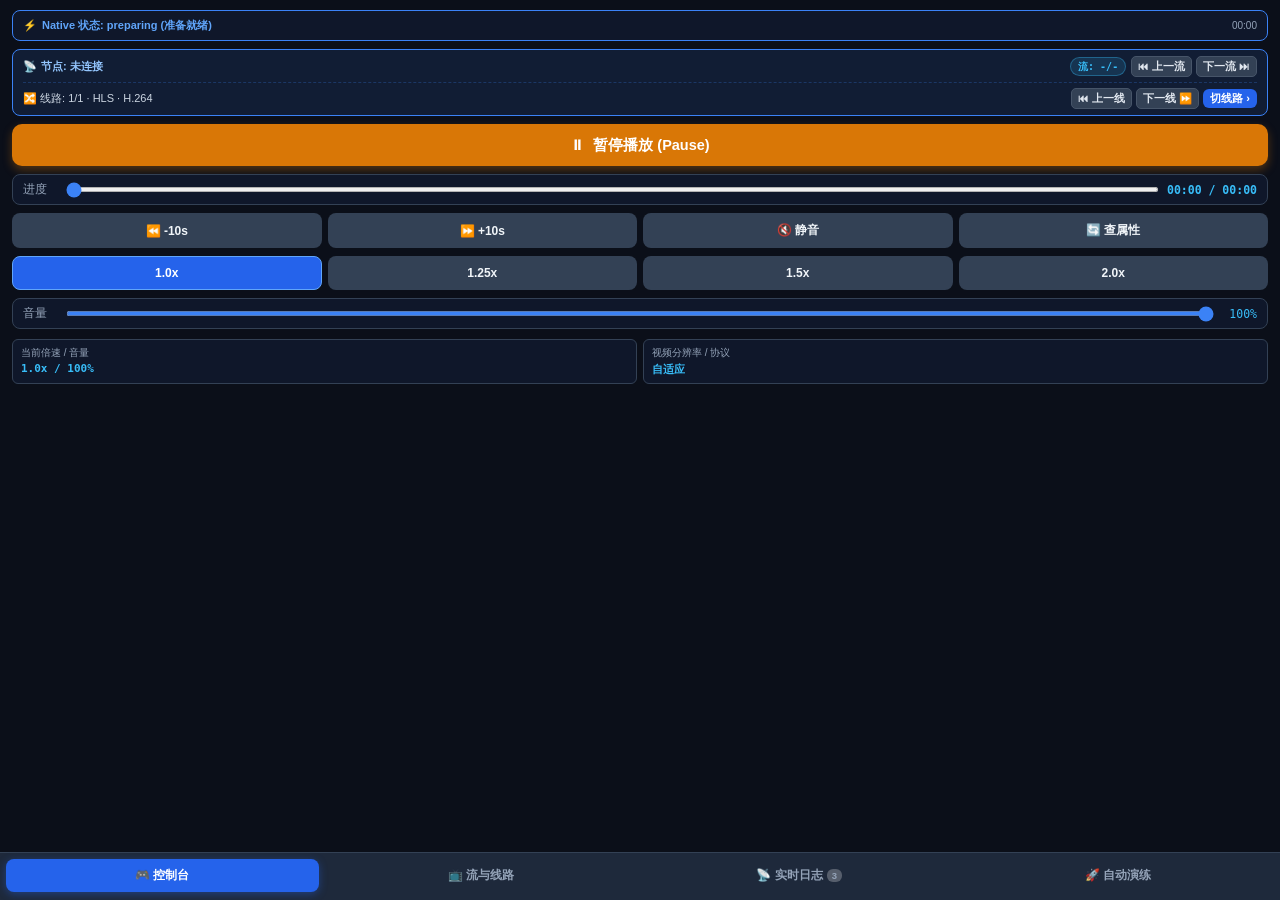
==== commit 94ee3c0c: "fix(demo): Fix mute button semantics and state synchronization" ====
--- a/Examples/MediaPlayerKitDemo/Resources/HybridPlayer/index.html
+++ b/Examples/MediaPlayerKitDemo/Resources/HybridPlayer/index.html
@@ -65,7 +65,7 @@
             <div class="btn-grid-4">
                 <button class="btn" onclick="seekRelative(-10)">⏪ -10s</button>
                 <button class="btn" onclick="seekRelative(10)">⏩ +10s</button>
-                <button class="btn" id="muteBtn" onclick="toggleMute()">🔊 静音开</button>
+                <button class="btn" id="muteBtn" onclick="toggleMute()">🔇 静音</button>
                 <button class="btn" onclick="refreshProperties()">🔄 查属性</button>
             </div>
 
